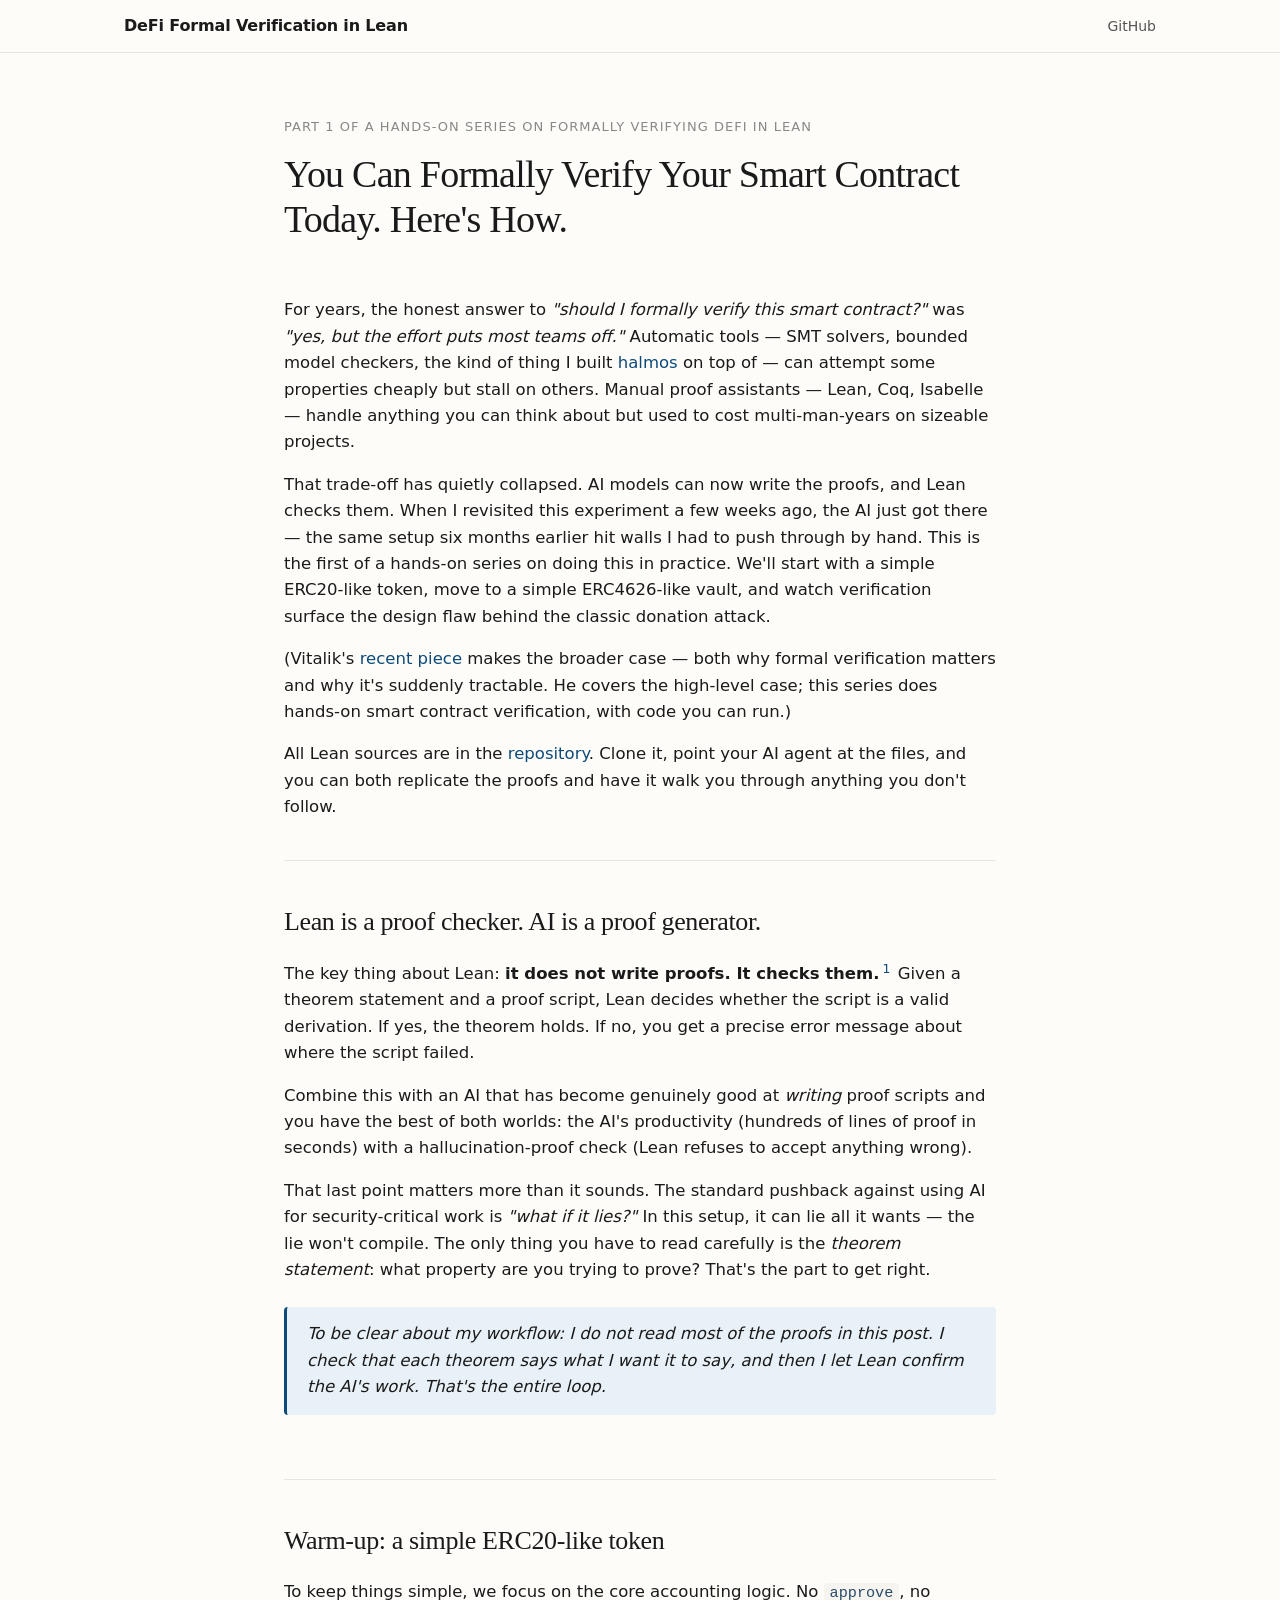
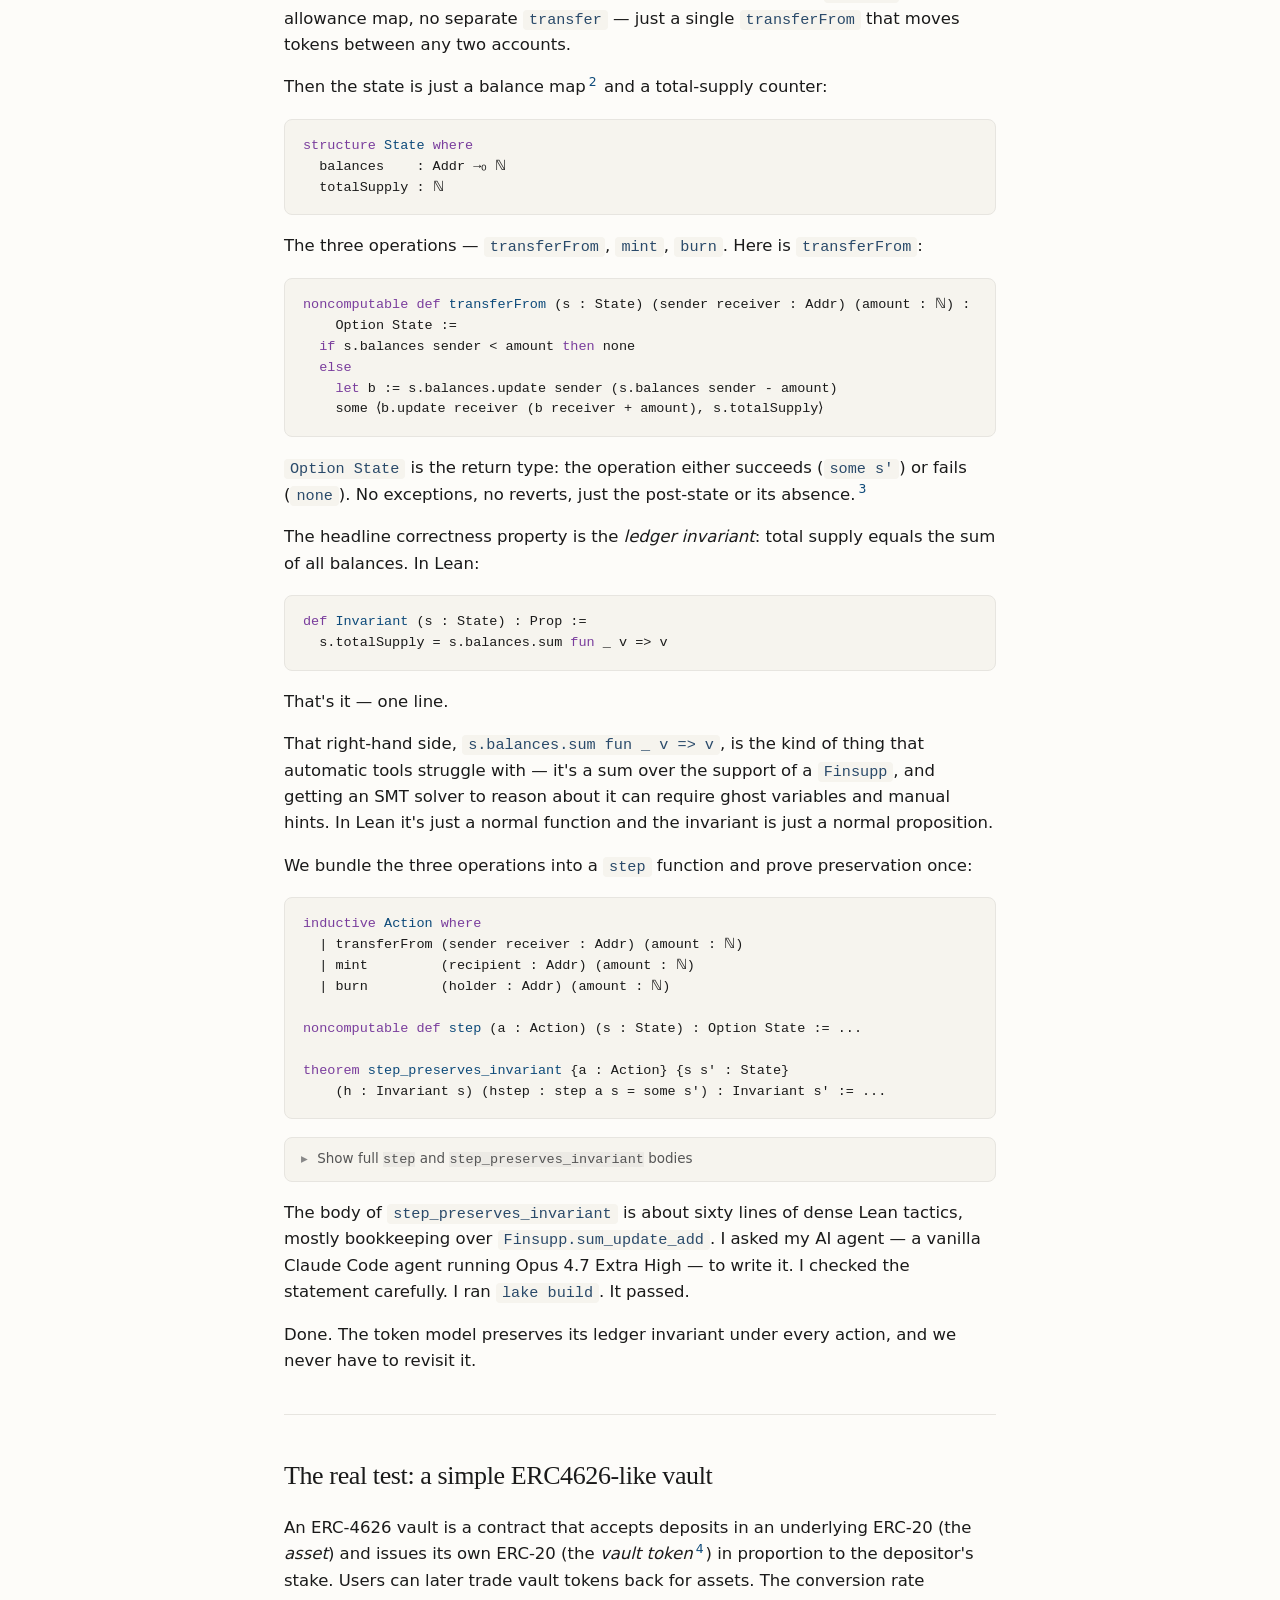
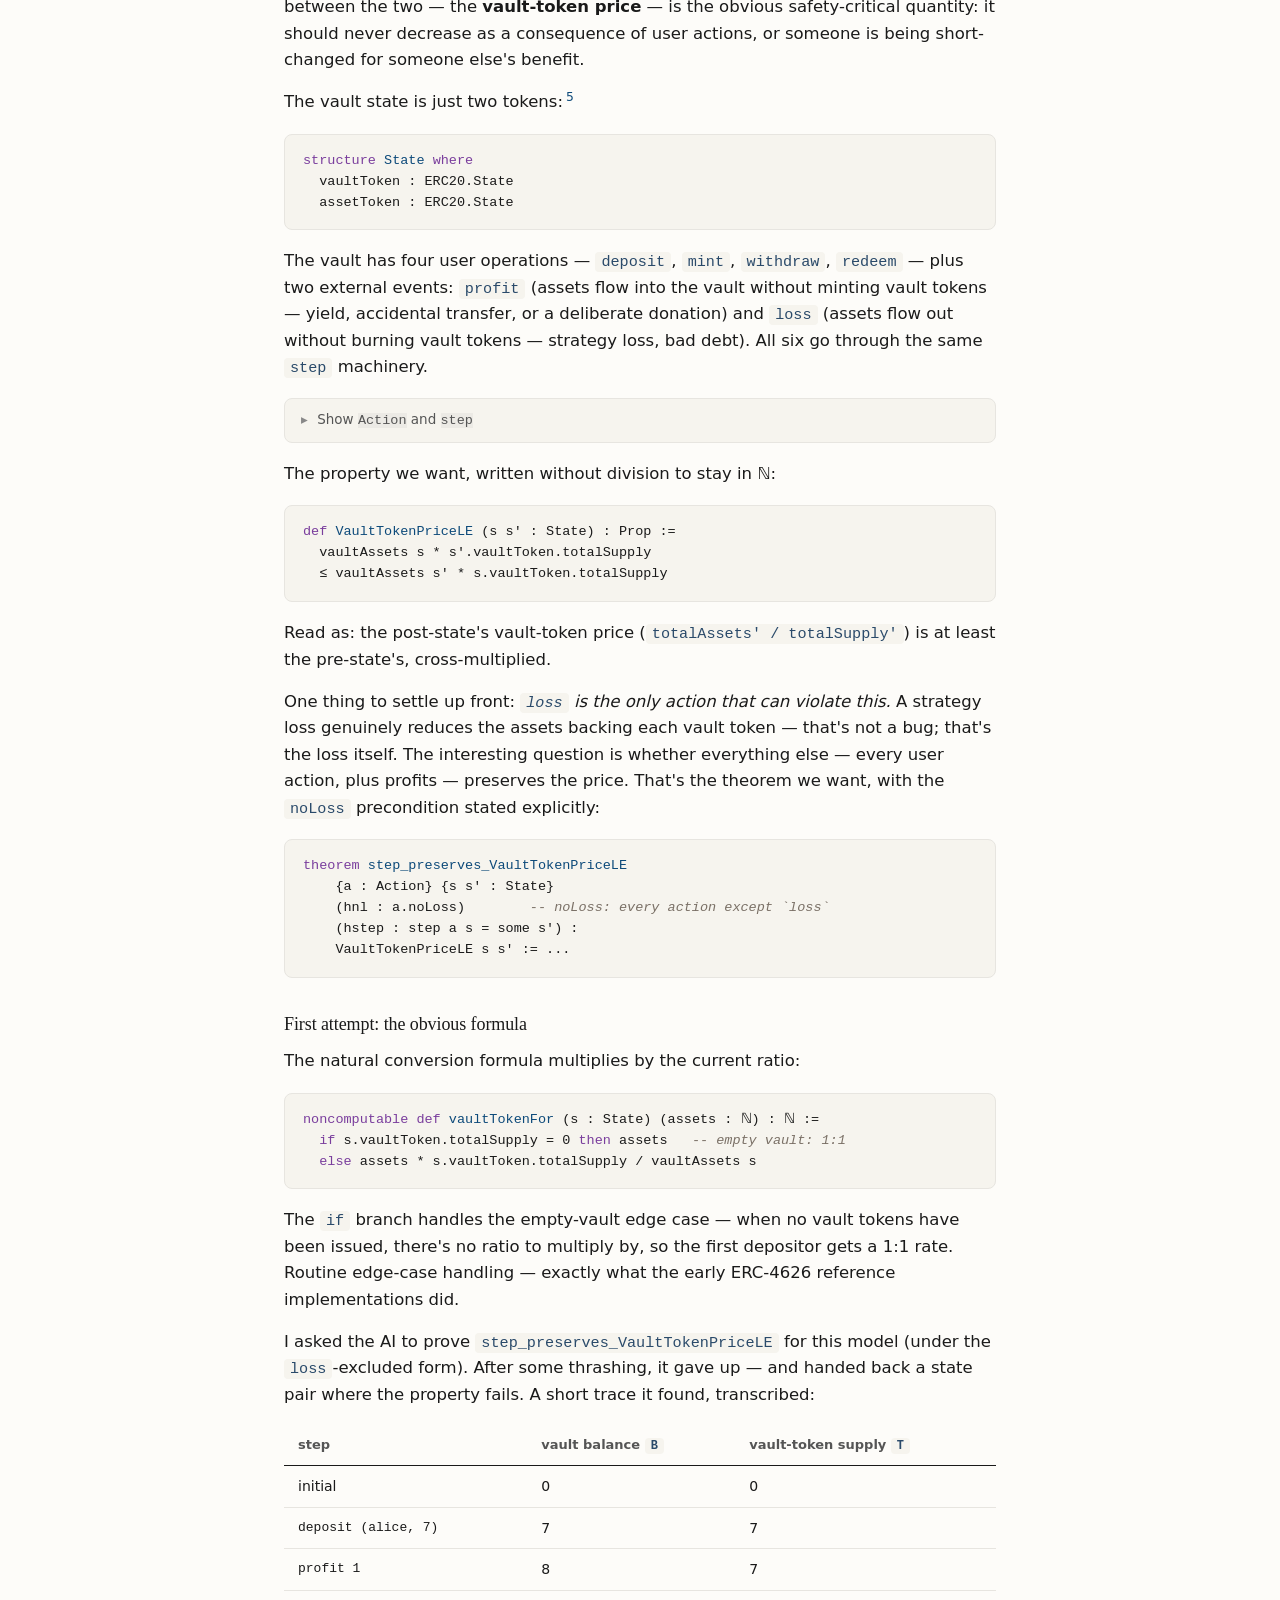
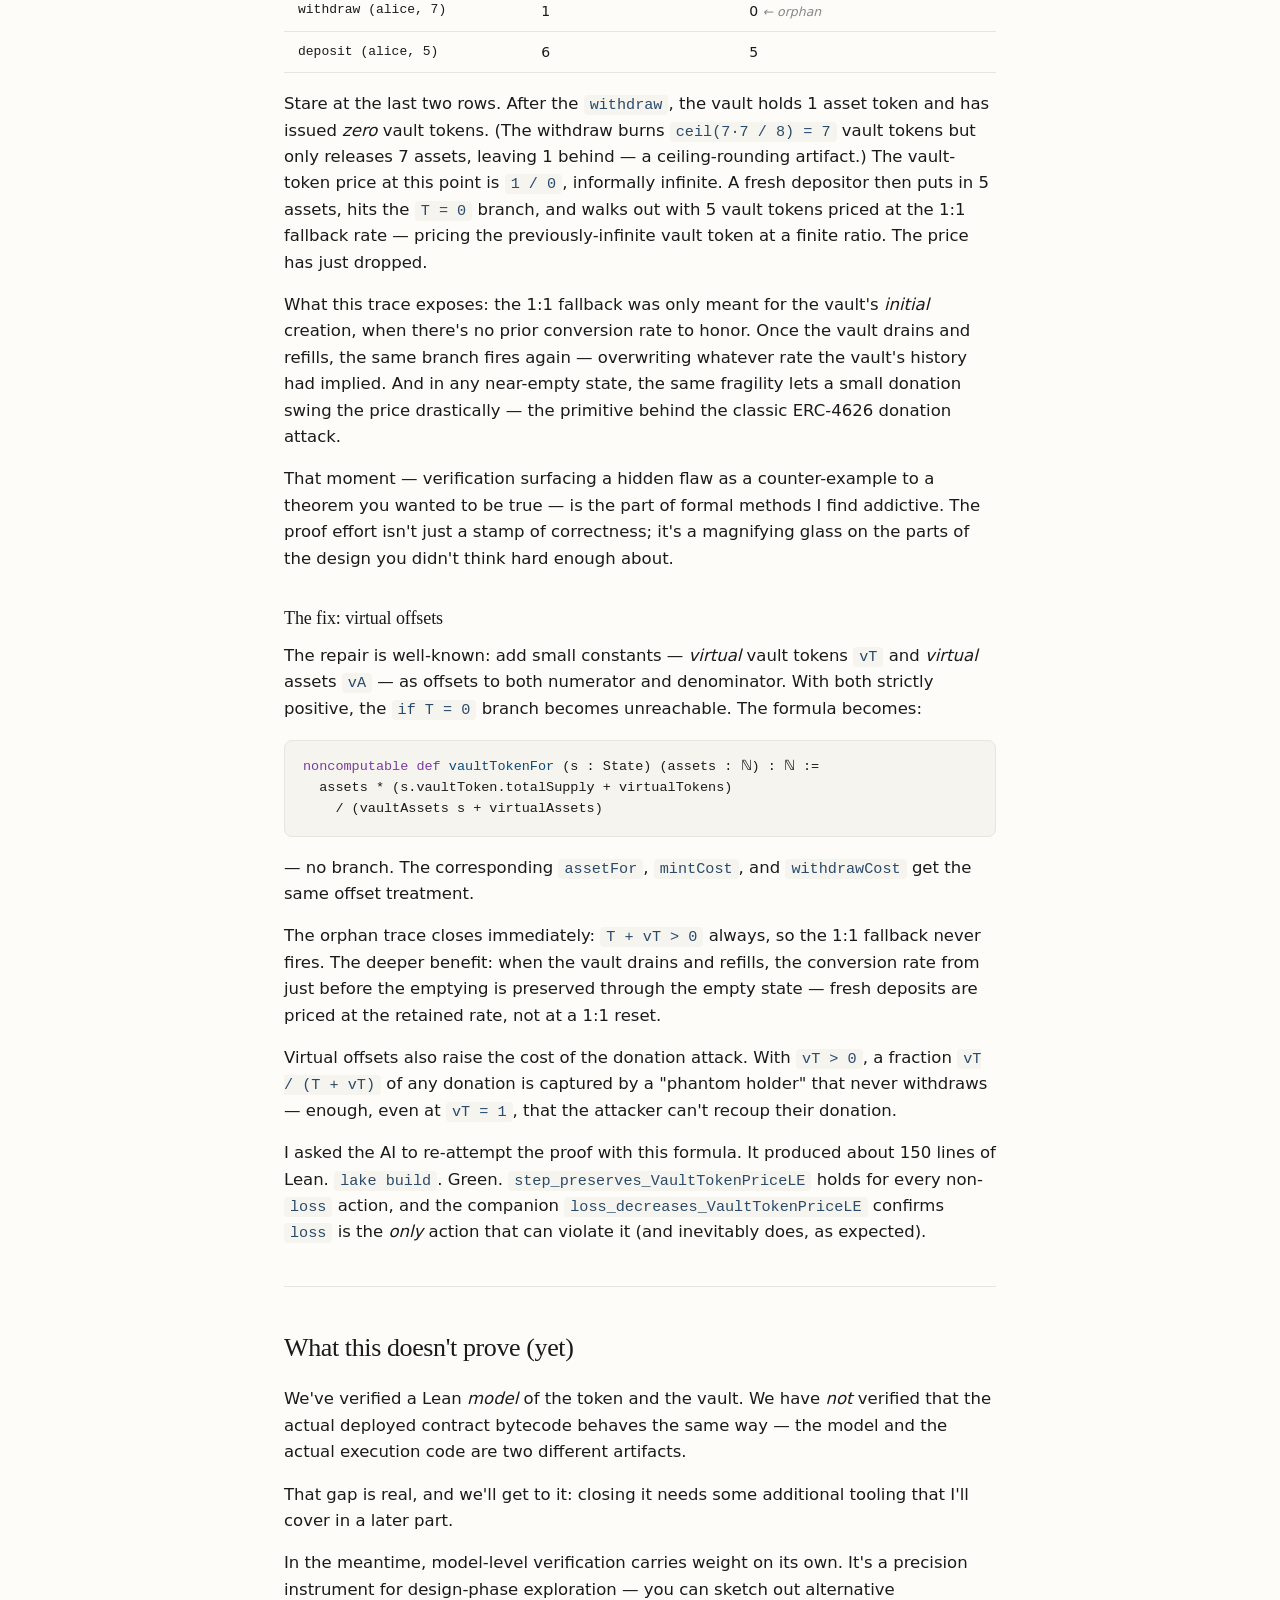
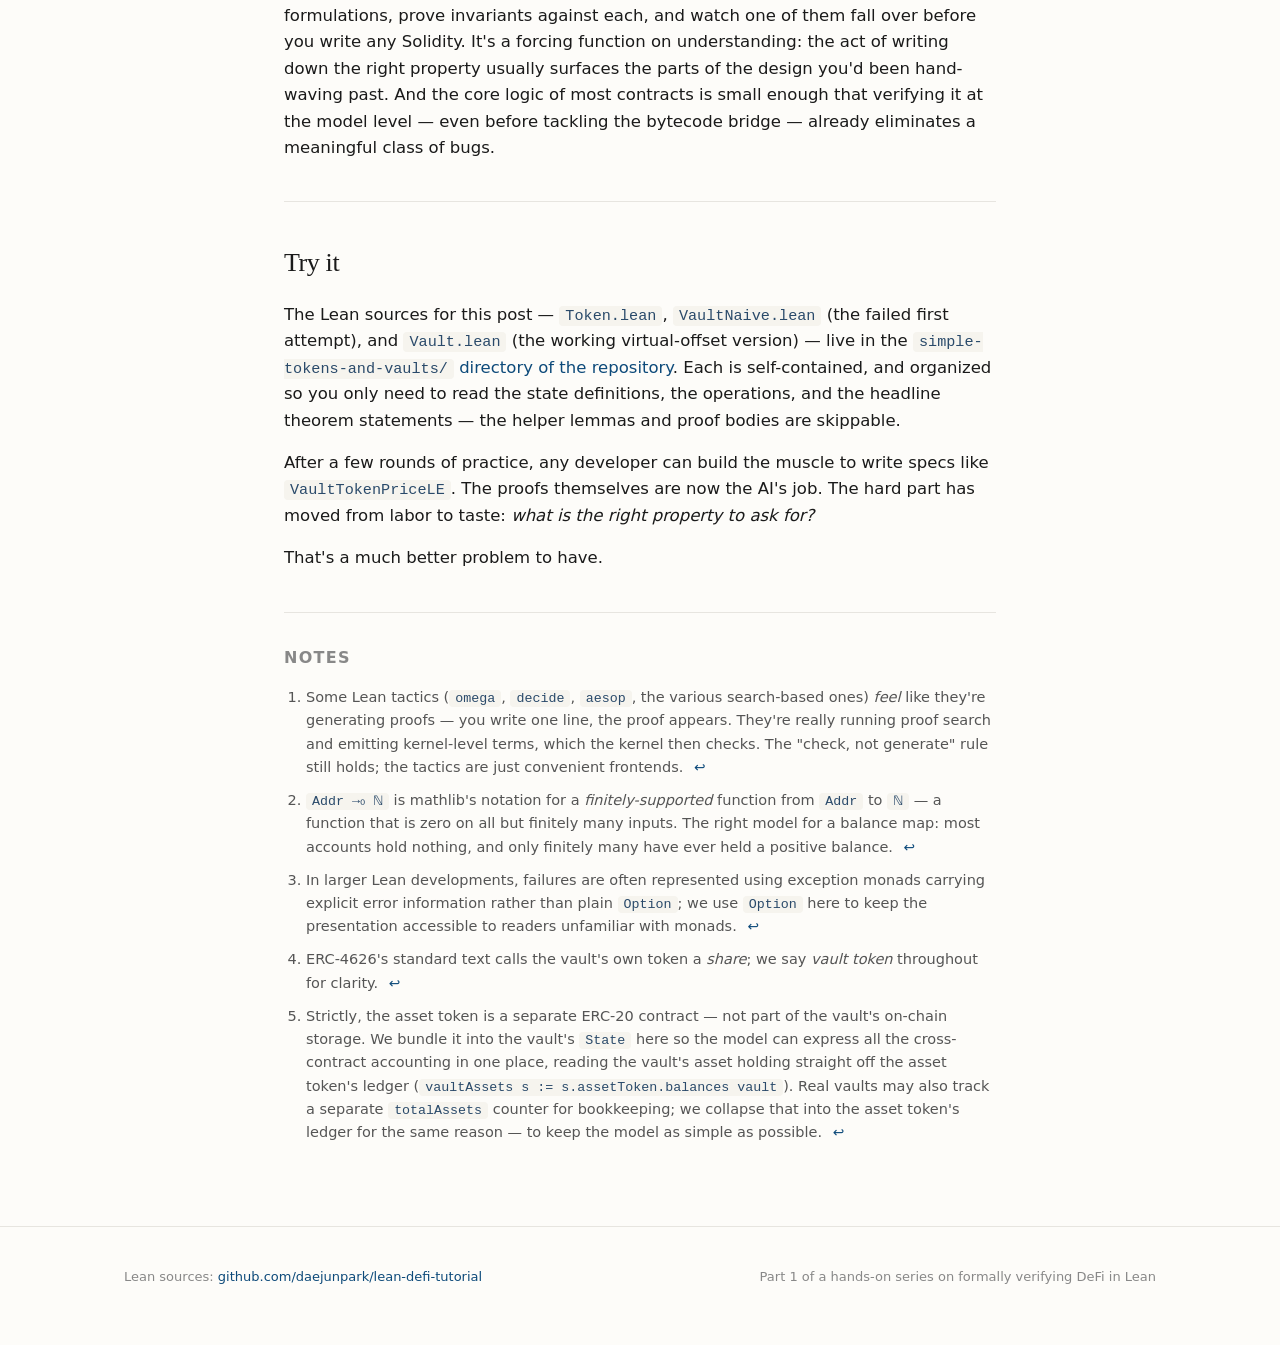
==== docs/index.html @ 92f00aa8 "Tutorial Part 1: Simple Tokens and Vaults" ====
<!doctype html>
<html lang="en">
<head>
<meta charset="utf-8" />
<meta name="viewport" content="width=device-width, initial-scale=1" />
<title>You Can Formally Verify Your Smart Contract Today. Here's How.</title>
<link rel="stylesheet" href="styles.css">
</head>
<body>

<nav class="top">
  <div class="wrap">
    <div class="brand"><a href="./">DeFi Formal Verification in Lean</a></div>
    <div class="links">
      <a href="https://github.com/daejunpark/lean-defi-tutorial">GitHub</a>
    </div>
  </div>
</nav>

<header class="hero">
  <div class="wrap">
    <p class="partof">Part 1 of a hands-on series on formally verifying DeFi in Lean</p>
    <h1>You Can Formally Verify Your Smart Contract Today. Here's How.</h1>
  </div>
</header>

<article>
<div class="wrap">

<section>
  <p>
    For years, the honest answer to <em>"should I formally verify this
    smart contract?"</em> was <em>"yes, but the effort puts most teams
    off."</em> Automatic tools &mdash; SMT solvers, bounded model
    checkers, the kind of thing I built
    <a href="https://github.com/a16z/halmos">halmos</a> on top of
    &mdash; can attempt some properties cheaply but stall on others.
    Manual proof assistants &mdash; Lean,
    Coq, Isabelle &mdash; handle anything you can think about but used
    to cost multi-man-years on sizeable projects.
  </p>

  <p>
    That trade-off has quietly collapsed. AI models can now write the
    proofs, and Lean checks them. When I revisited this experiment a
    few weeks ago, the AI just got there &mdash; the same setup six
    months earlier hit walls I had to push through by hand. This is
    the first of a hands-on series on doing this in practice. We'll
    start with a simple ERC20-like token, move to a simple
    ERC4626-like vault, and watch verification surface the design
    flaw behind the classic donation attack.
  </p>

  <p>
    (Vitalik's <a href="https://vitalik.eth.limo/general/2026/05/18/fv.html">recent
    piece</a> makes the broader case — both why formal verification
    matters and why it's suddenly tractable. He covers the high-level
    case; this series does hands-on smart contract verification, with
    code you can run.)
  </p>

  <p>
    All Lean sources are in the
    <a href="https://github.com/daejunpark/lean-defi-tutorial">repository</a>.
    Clone it, point your AI agent at the files, and you can both
    replicate the proofs and have it walk you through anything you
    don't follow.
  </p>
</section>

<section>
  <h2>Lean is a proof checker. AI is a proof generator.</h2>

  <p>
    The key thing about Lean: <strong>it does not write proofs. It
    checks them.</strong><sup class="fnref"><a href="#fn1" id="fnref1">1</a></sup>
    Given a theorem statement and a proof script, Lean decides whether
    the script is a valid derivation. If yes, the theorem holds. If
    no, you get a precise error message about where the script failed.
  </p>

  <p>
    Combine this with an AI that has become genuinely good at
    <em>writing</em> proof scripts and you have the best of both
    worlds: the AI's productivity (hundreds of lines of proof in
    seconds) with a hallucination-proof check (Lean refuses to accept
    anything wrong).
  </p>

  <p>
    That last point matters more than it sounds. The standard pushback
    against using AI for security-critical work is <em>"what if it
    lies?"</em> In this setup, it can lie all it wants &mdash; the lie
    won't compile. The only thing you have to read carefully is the
    <em>theorem statement</em>: what property are you trying to prove?
    That's the part to get right.
  </p>

  <p class="callout">
    To be clear about my workflow: I do not read most of the proofs
    in this post. I check that each theorem says what I want it to
    say, and then I let Lean confirm the AI's work. That's the entire
    loop.
  </p>
</section>

<section>
  <h2>Warm-up: a simple ERC20-like token</h2>

  <p>
    To keep things simple, we focus on the core accounting logic. No
    <code>approve</code>, no allowance map, no separate
    <code>transfer</code> &mdash; just a single
    <code>transferFrom</code> that moves tokens between any two
    accounts.
  </p>

  <p>Then the state is just a balance map<sup class="fnref"><a href="#fn2" id="fnref2">2</a></sup> and a total-supply counter:</p>

<pre><span class="kw">structure</span> <span class="name">State</span> <span class="kw">where</span>
  balances    : Addr →₀ ℕ
  totalSupply : ℕ</pre>

  <p>The three operations &mdash; <code>transferFrom</code>,
  <code>mint</code>, <code>burn</code>. Here is
  <code>transferFrom</code>:</p>

<pre><span class="kw">noncomputable def</span> <span class="name">transferFrom</span> (s : State) (sender receiver : Addr) (amount : ℕ) :
    Option State :=
  <span class="kw">if</span> s.balances sender &lt; amount <span class="kw">then</span> none
  <span class="kw">else</span>
    <span class="kw">let</span> b := s.balances.update sender (s.balances sender - amount)
    some ⟨b.update receiver (b receiver + amount), s.totalSupply⟩</pre>

  <p>
    <code>Option State</code> is the return type: the operation
    either succeeds (<code>some s'</code>) or fails
    (<code>none</code>). No exceptions, no reverts, just the
    post-state or its absence.<sup class="fnref"><a href="#fn3" id="fnref3">3</a></sup>
  </p>

  <p>
    The headline correctness property is the <em>ledger
    invariant</em>: total supply equals the sum of all balances. In
    Lean:
  </p>

<pre><span class="kw">def</span> <span class="name">Invariant</span> (s : State) : Prop :=
  s.totalSupply = s.balances.sum <span class="kw">fun</span> _ v =&gt; v</pre>

  <p>That's it &mdash; one line.</p>

  <p>
    That right-hand side, <code>s.balances.sum fun _ v =&gt; v</code>,
    is the kind of thing that automatic tools struggle with &mdash; it's
    a sum over the support of a <code>Finsupp</code>, and getting an
    SMT solver to reason about it can require ghost variables and
    manual hints. In Lean it's just a normal function and the invariant
    is just a normal proposition.
  </p>

  <p>
    We bundle the three operations into a <code>step</code> function
    and prove preservation once:
  </p>

<pre><span class="kw">inductive</span> <span class="name">Action</span> <span class="kw">where</span>
  | transferFrom (sender receiver : Addr) (amount : ℕ)
  | mint         (recipient : Addr) (amount : ℕ)
  | burn         (holder : Addr) (amount : ℕ)

<span class="kw">noncomputable def</span> <span class="name">step</span> (a : Action) (s : State) : Option State := ...

<span class="kw">theorem</span> <span class="name">step_preserves_invariant</span> {a : Action} {s s' : State}
    (h : Invariant s) (hstep : step a s = some s') : Invariant s' := ...</pre>

  <details class="code-toggle">
    <summary>Show full <code>step</code> and <code>step_preserves_invariant</code> bodies</summary>
<pre><span class="kw">noncomputable def</span> <span class="name">step</span> (a : Action) (s : State) : Option State :=
  <span class="kw">match</span> a <span class="kw">with</span>
  | .transferFrom u v amt =&gt; transferFrom s u v amt
  | .mint r amt           =&gt; some (mint s r amt)
  | .burn h amt           =&gt; burn s h amt

<span class="kw">theorem</span> <span class="name">step_preserves_invariant</span> {a : Action} {s s' : State}
    (h : Invariant s) (hstep : step a s = some s') : Invariant s' := <span class="kw">by</span>
  cases a <span class="kw">with</span>
  | transferFrom u v amt =&gt;
    simp only [step] at hstep
    exact transferFrom_preserves_invariant h hstep
  | mint r amt =&gt;
    simp only [step, Option.some.injEq] at hstep
    subst hstep
    exact mint_preserves_invariant h
  | burn b amt =&gt;
    simp only [step] at hstep
    exact burn_preserves_invariant h hstep</pre>
  </details>

  <p>
    The body of <code>step_preserves_invariant</code> is about sixty
    lines of dense Lean tactics, mostly bookkeeping over
    <code>Finsupp.sum_update_add</code>. I asked my AI agent &mdash;
    a vanilla Claude Code agent running Opus 4.7 Extra High &mdash; to
    write it. I checked the statement carefully. I ran
    <code>lake build</code>. It passed.
  </p>

  <p>
    Done. The token model preserves its ledger invariant under every
    action, and we never have to revisit it.
  </p>
</section>

<section>
  <h2>The real test: a simple ERC4626-like vault</h2>

  <p>
    An ERC-4626 vault is a contract that accepts deposits in an
    underlying ERC-20 (the <em>asset</em>) and issues its own ERC-20
    (the <em>vault token</em><sup class="fnref"><a href="#fn4" id="fnref4">4</a></sup>)
    in proportion to the depositor's stake. Users can later trade
    vault tokens back for assets. The conversion rate between the two
    &mdash; the <strong>vault-token price</strong> &mdash; is the
    obvious safety-critical quantity: it should never decrease as a
    consequence of user actions, or someone is being short-changed
    for someone else's benefit.
  </p>

  <p>The vault state is just two tokens:<sup class="fnref"><a href="#fn5" id="fnref5">5</a></sup></p>

<pre><span class="kw">structure</span> <span class="name">State</span> <span class="kw">where</span>
  vaultToken : ERC20.State
  assetToken : ERC20.State</pre>

  <p>
    The vault has four user operations &mdash; <code>deposit</code>,
    <code>mint</code>, <code>withdraw</code>, <code>redeem</code>
    &mdash; plus two external events: <code>profit</code> (assets flow
    into the vault without minting vault tokens &mdash; yield,
    accidental transfer, or a deliberate donation) and
    <code>loss</code> (assets flow out without burning vault tokens
    &mdash; strategy loss, bad debt). All six go through the same
    <code>step</code> machinery.
  </p>

  <details class="code-toggle">
    <summary>Show <code>Action</code> and <code>step</code></summary>
<pre><span class="kw">inductive</span> <span class="name">Action</span> <span class="kw">where</span>
  | deposit  (user  : Addr) (amount : ℕ)
  | mint     (user  : Addr) (tokens : ℕ)
  | withdraw (user  : Addr) (amount : ℕ)
  | redeem   (user  : Addr) (tokens : ℕ)
  | profit   (amount : ℕ)
  | loss     (amount : ℕ)

<span class="kw">noncomputable def</span> <span class="name">step</span> (a : Action) (s : State) : Option State :=
  <span class="kw">match</span> a <span class="kw">with</span>
  | .deposit u amt  =&gt; deposit s u amt
  | .mint u tk      =&gt; mint s u tk
  | .withdraw u amt =&gt; withdraw s u amt
  | .redeem u tk    =&gt; redeem s u tk
  | .profit amt     =&gt; some (profit s amt)
  | .loss amt       =&gt; loss s amt</pre>
  </details>

  <p>The property we want, written without division to stay in ℕ:</p>

<pre><span class="kw">def</span> <span class="name">VaultTokenPriceLE</span> (s s' : State) : Prop :=
  vaultAssets s * s'.vaultToken.totalSupply
  ≤ vaultAssets s' * s.vaultToken.totalSupply</pre>

  <p>
    Read as: the post-state's vault-token price
    (<code>totalAssets' / totalSupply'</code>) is at least
    the pre-state's, cross-multiplied.
  </p>

  <p>
    One thing to settle up front: <em><code>loss</code> is the only
    action that can violate this.</em> A strategy loss genuinely
    reduces the assets backing each vault token &mdash; that's not a
    bug; that's the loss itself. The interesting question is whether
    everything else &mdash; every user action, plus profits &mdash;
    preserves the price. That's the theorem we want, with the
    <code>noLoss</code> precondition stated explicitly:
  </p>

<pre><span class="kw">theorem</span> <span class="name">step_preserves_VaultTokenPriceLE</span>
    {a : Action} {s s' : State}
    (hnl : a.noLoss)        <span class="com">-- noLoss: every action except `loss`</span>
    (hstep : step a s = some s') :
    VaultTokenPriceLE s s' := ...</pre>

  <h3>First attempt: the obvious formula</h3>

  <p>The natural conversion formula multiplies by the current ratio:</p>

<pre><span class="kw">noncomputable def</span> <span class="name">vaultTokenFor</span> (s : State) (assets : ℕ) : ℕ :=
  <span class="kw">if</span> s.vaultToken.totalSupply = 0 <span class="kw">then</span> assets   <span class="com">-- empty vault: 1:1</span>
  <span class="kw">else</span> assets * s.vaultToken.totalSupply / vaultAssets s</pre>

  <p>
    The <code>if</code> branch handles the empty-vault edge case
    &mdash; when no vault tokens have been issued, there's no ratio
    to multiply by, so the first depositor gets a 1:1 rate. Routine
    edge-case handling &mdash; exactly what the early ERC-4626
    reference implementations did.
  </p>

  <p>
    I asked the AI to prove
    <code>step_preserves_VaultTokenPriceLE</code> for this model
    (under the <code>loss</code>-excluded form). After some thrashing,
    it gave up &mdash; and handed back a state pair where the
    property fails. A short trace it found, transcribed:
  </p>

  <div class="table-wrap">
    <table>
      <thead>
        <tr>
          <th>step</th>
          <th>vault balance <code>B</code></th>
          <th>vault-token supply <code>T</code></th>
        </tr>
      </thead>
      <tbody>
        <tr><td>initial</td>                       <td>0</td> <td>0</td></tr>
        <tr><td class="mono">deposit  (alice, 7)</td>  <td>7</td> <td>7</td></tr>
        <tr><td class="mono">profit   1</td>            <td>8</td> <td>7</td></tr>
        <tr><td class="mono">withdraw (alice, 7)</td>  <td>1</td> <td>0 <span class="annot">&larr; orphan</span></td></tr>
        <tr><td class="mono">deposit  (alice, 5)</td>  <td>6</td> <td>5</td></tr>
      </tbody>
    </table>
  </div>

  <p>
    Stare at the last two rows. After the <code>withdraw</code>, the
    vault holds 1 asset token and has issued <em>zero</em> vault
    tokens. (The withdraw burns <code>ceil(7&middot;7 / 8) = 7</code>
    vault tokens but only releases 7 assets, leaving 1 behind &mdash;
    a ceiling-rounding artifact.) The vault-token price at this point
    is <code>1 / 0</code>, informally infinite. A fresh depositor then
    puts in 5 assets, hits the <code>T = 0</code> branch, and walks
    out with 5 vault tokens priced at the 1:1 fallback rate &mdash;
    pricing the previously-infinite vault token at a finite ratio.
    The price has just dropped.
  </p>

  <p>
    What this trace exposes: the 1:1 fallback was only meant for the
    vault's <em>initial</em> creation, when there's no prior
    conversion rate to honor. Once the vault drains and refills, the
    same branch fires again &mdash; overwriting whatever rate the
    vault's history had implied. And in any near-empty state, the
    same fragility lets a small donation swing the price drastically
    &mdash; the primitive behind the classic ERC-4626 donation
    attack.
  </p>

  <p>
    That moment &mdash; verification surfacing a hidden flaw as a
    counter-example to a theorem you wanted to be true &mdash; is the
    part of formal methods I find addictive. The proof effort isn't
    just a stamp of correctness; it's a magnifying glass on the parts
    of the design you didn't think hard enough about.
  </p>

  <h3>The fix: virtual offsets</h3>

  <p>
    The repair is well-known: add small constants &mdash;
    <em>virtual</em> vault tokens <code>vT</code> and <em>virtual</em>
    assets <code>vA</code> &mdash; as offsets to both numerator and
    denominator. With both strictly positive, the <code>if T = 0</code>
    branch becomes unreachable. The formula becomes:
  </p>

<pre><span class="kw">noncomputable def</span> <span class="name">vaultTokenFor</span> (s : State) (assets : ℕ) : ℕ :=
  assets * (s.vaultToken.totalSupply + virtualTokens)
    / (vaultAssets s + virtualAssets)</pre>

  <p>
    &mdash; no branch. The corresponding <code>assetFor</code>,
    <code>mintCost</code>, and <code>withdrawCost</code> get the same
    offset treatment.
  </p>

  <p>
    The orphan trace closes immediately: <code>T + vT &gt; 0</code>
    always, so the 1:1 fallback never fires. The deeper benefit: when
    the vault drains and refills, the conversion rate from just
    before the emptying is preserved through the empty state &mdash;
    fresh deposits are priced at the retained rate, not at a 1:1
    reset.
  </p>

  <p>
    Virtual offsets also raise the cost of the donation attack. With
    <code>vT &gt; 0</code>, a fraction <code>vT / (T + vT)</code> of
    any donation is captured by a "phantom holder" that never
    withdraws &mdash; enough, even at <code>vT = 1</code>, that the
    attacker can't recoup their donation.
  </p>

  <p>
    I asked the AI to re-attempt the proof with this formula. It
    produced about 150 lines of Lean. <code>lake build</code>. Green.
    <code>step_preserves_VaultTokenPriceLE</code> holds for every
    non-<code>loss</code> action, and the companion
    <code>loss_decreases_VaultTokenPriceLE</code> confirms
    <code>loss</code> is the <em>only</em> action that can violate it
    (and inevitably does, as expected).
  </p>
</section>

<section>
  <h2>What this doesn't prove (yet)</h2>

  <p>
    We've verified a Lean <em>model</em> of the token and the vault.
    We have <em>not</em> verified that the actual deployed contract
    bytecode behaves the same way &mdash; the model and the actual
    execution code are two different artifacts.
  </p>

  <p>
    That gap is real, and we'll get to it: closing it needs some
    additional tooling that I'll cover in a later part.
  </p>

  <p>
    In the meantime, model-level verification carries weight on its
    own. It's a precision instrument for design-phase exploration
    &mdash; you can sketch out alternative formulations, prove
    invariants against each, and watch one of them fall over before
    you write any Solidity. It's a forcing function on understanding:
    the act of writing down the right property usually surfaces the
    parts of the design you'd been hand-waving past. And the core
    logic of most contracts is small enough that verifying it at the
    model level &mdash; even before tackling the bytecode bridge
    &mdash; already eliminates a meaningful class of bugs.
  </p>
</section>

<section>
  <h2>Try it</h2>

  <p>
    The Lean sources for this post &mdash; <code>Token.lean</code>,
    <code>VaultNaive.lean</code> (the failed first attempt), and
    <code>Vault.lean</code> (the working virtual-offset version)
    &mdash; live in the
    <a href="https://github.com/daejunpark/lean-defi-tutorial/tree/main/simple-tokens-and-vaults"><code>simple-tokens-and-vaults/</code>
    directory of the repository</a>. Each is self-contained, and
    organized so you only need to read the state definitions, the
    operations, and the headline theorem statements &mdash; the
    helper lemmas and proof bodies are skippable.
  </p>

  <p>
    After a few rounds of practice, any developer can build the
    muscle to write specs like <code>VaultTokenPriceLE</code>. The
    proofs themselves are now the AI's job. The hard part has moved
    from labor to taste: <em>what is the right property to ask
    for?</em>
  </p>

  <p>That's a much better problem to have.</p>
</section>

<section class="notes">
  <h2>Notes</h2>
  <ol class="footnotes">
    <li id="fn1">
      Some Lean tactics
      (<code>omega</code>, <code>decide</code>, <code>aesop</code>,
      the various search-based ones) <em>feel</em> like they're
      generating proofs &mdash; you write one line, the proof appears.
      They're really running proof search and emitting kernel-level
      terms, which the kernel then checks. The "check, not generate"
      rule still holds; the tactics are just convenient frontends.
      <a href="#fnref1" class="fnback" aria-label="back to text">&#8617;</a>
    </li>
    <li id="fn2">
      <code>Addr →₀ ℕ</code> is mathlib's notation for a
      <em>finitely-supported</em> function from <code>Addr</code> to
      <code>ℕ</code> &mdash; a function that is zero on all but
      finitely many inputs. The right model for a balance map: most
      accounts hold nothing, and only finitely many have ever held a
      positive balance.
      <a href="#fnref2" class="fnback" aria-label="back to text">&#8617;</a>
    </li>
    <li id="fn3">
      In larger Lean developments,
      failures are often represented using exception monads carrying explicit
      error information rather than plain <code>Option</code>; we
      use <code>Option</code> here to keep the presentation accessible
      to readers unfamiliar with monads.
      <a href="#fnref3" class="fnback" aria-label="back to text">&#8617;</a>
    </li>
    <li id="fn4">
      ERC-4626's standard text calls the vault's own token a
      <em>share</em>; we say <em>vault token</em> throughout for
      clarity.
      <a href="#fnref4" class="fnback" aria-label="back to text">&#8617;</a>
    </li>
    <li id="fn5">
      Strictly, the asset token is a separate ERC-20 contract &mdash;
      not part of the vault's on-chain storage. We bundle it into the
      vault's <code>State</code> here so the model can express all the
      cross-contract accounting in one place, reading the vault's
      asset holding straight off the asset token's ledger
      (<code>vaultAssets s := s.assetToken.balances vault</code>).
      Real vaults may also track a separate <code>totalAssets</code>
      counter for bookkeeping; we collapse that into the asset token's
      ledger for the same reason &mdash; to keep the model as simple as
      possible.
      <a href="#fnref5" class="fnback" aria-label="back to text">&#8617;</a>
    </li>
  </ol>
</section>

</div>
</article>

<footer class="site">
  <div class="wrap">
    <span>Lean sources: <a href="https://github.com/daejunpark/lean-defi-tutorial">github.com/daejunpark/lean-defi-tutorial</a></span>
    <span>Part 1 of a hands-on series on formally verifying DeFi in Lean</span>
  </div>
</footer>

</body>
</html>
---- docs/styles.css ----
:root {
  --bg: #fdfcf9;
  --panel: #ffffff;
  --ink: #1a1a1a;
  --ink-soft: #555;
  --ink-faint: #888;
  --rule: #e7e5e0;
  --accent: #0d4a7a;
  --accent-soft: #e8f1f7;
  --code-bg: #f6f4ee;
  --sans:  system-ui, -apple-system, "Segoe UI", Roboto, Helvetica, Arial, sans-serif;
  --serif: ui-serif, Georgia, "Times New Roman", Times, serif;
  --mono:  ui-monospace, "SF Mono", Menlo, Monaco, Consolas, monospace;
}

* { box-sizing: border-box; }
html { scroll-behavior: smooth; }
body {
  margin: 0;
  font-family: var(--sans);
  background: var(--bg);
  color: var(--ink);
  line-height: 1.6;
  -webkit-font-smoothing: antialiased;
}

h1, h2, h3 {
  font-family: var(--serif);
  font-weight: 500;
  letter-spacing: -0.005em;
}

code, pre, .mono { font-family: var(--mono); }

a { color: var(--accent); text-decoration: none; }
a:hover { text-decoration: underline; }

.wrap { max-width: 760px; margin: 0 auto; padding: 0 24px; }

/* ----- top nav ----- */
nav.top {
  position: sticky; top: 0; z-index: 10;
  background: rgba(253,252,249,0.92);
  backdrop-filter: blur(6px);
  border-bottom: 1px solid var(--rule);
}
nav.top .wrap {
  display: flex; align-items: center; justify-content: space-between;
  height: 52px;
  max-width: 1080px;
}
nav.top .brand { font-weight: 600; letter-spacing: -0.01em; }
nav.top .brand a { color: inherit; }
nav.top .brand a:hover { color: var(--accent); text-decoration: none; }
nav.top .links { display: flex; gap: 18px; font-size: 14px; }
nav.top .links a { color: var(--ink-soft); }
nav.top .links a:hover { color: var(--accent); text-decoration: none; }

/* ----- hero ----- */
header.hero { padding: 64px 0 40px; }
header.hero .partof {
  font-size: 13px; color: var(--ink-faint);
  text-transform: uppercase; letter-spacing: 0.08em;
  margin: 0 0 14px;
}
header.hero h1 {
  font-size: 38px; line-height: 1.18; letter-spacing: -0.02em;
  margin: 0 0 8px;
  max-width: 760px;
}
header.hero .lede {
  font-size: 17px; color: var(--ink-soft);
  margin: 16px 0 0;
  max-width: 720px;
}

/* ----- article body ----- */
article { padding-bottom: 24px; }
article section {
  padding: 40px 0;
  border-top: 1px solid var(--rule);
}
article section:first-of-type { border-top: none; padding-top: 8px; }
article h2 {
  font-size: 26px;
  margin: 0 0 18px;
  letter-spacing: -0.015em;
}
article h3 {
  font-size: 18px;
  margin: 32px 0 10px;
  color: var(--ink);
}
article p {
  font-size: 16.5px;
  color: var(--ink);
  margin: 0 0 16px;
}
article p:last-child { margin-bottom: 0; }
article em { font-style: italic; }
article strong { font-weight: 600; }

article ul, article ol {
  font-size: 16.5px;
  color: var(--ink);
  margin: 0 0 18px;
  padding-left: 24px;
  line-height: 1.65;
}
article ul li, article ol li { margin: 8px 0; }

article ul li ul, article ul li ol, article ol li ul, article ol li ol {
  margin: 6px 0 6px;
}

article blockquote {
  margin: 24px 0;
  padding: 6px 20px;
  color: var(--ink-soft);
  border-left: 3px solid var(--accent);
  background: var(--accent-soft);
  font-style: italic;
}
article blockquote p { margin: 8px 0; font-size: 15.5px; }

article hr {
  border: none;
  border-top: 1px solid var(--rule);
  margin: 40px 0;
}

/* ----- inline code ----- */
article p code,
article li code,
article td code,
article th code,
article h2 code,
article h3 code {
  background: var(--code-bg);
  padding: 1px 6px;
  border-radius: 4px;
  font-size: 0.92em;
  color: #2a4a6a;
}

/* ----- code blocks ----- */
article pre {
  margin: 18px 0;
  padding: 16px 18px;
  background: var(--code-bg);
  border: 1px solid var(--rule);
  border-radius: 8px;
  font-size: 13.5px;
  line-height: 1.55;
  overflow-x: auto;
  color: var(--ink);
}
article pre code {
  background: none;
  padding: 0;
  color: inherit;
  font-size: inherit;
}

/* tiny syntax tint for Lean snippets — applied via spans when present */
.kw   { color: #7a3e9d; }
.name { color: #0d4a7a; }
.ty   { color: #2563eb; }
.com  { color: #7a7066; font-style: italic; }
.lit  { color: #b45309; }

/* ----- tables ----- */
.table-wrap { overflow-x: auto; margin: 18px 0; }
article table {
  border-collapse: collapse;
  min-width: 100%;
  font-size: 14px;
}
article table th, article table td {
  padding: 9px 14px;
  border-bottom: 1px solid var(--rule);
  text-align: left;
  white-space: nowrap;
}
article table thead th {
  font-weight: 600;
  color: var(--ink-soft);
  border-bottom: 1px solid var(--ink);
  font-size: 13px;
  text-transform: none;
  letter-spacing: 0;
}
article table td.mono, article table th.mono { font-family: var(--mono); font-size: 13px; }
article table .annot {
  color: var(--ink-faint);
  font-style: italic;
  font-size: 12.5px;
}

/* ----- footnotes ----- */
sup.fnref {
  font-size: 0.75em;
  line-height: 0;
  vertical-align: super;
  margin-left: 1px;
}
sup.fnref a {
  text-decoration: none;
  color: var(--accent);
  padding: 0 2px;
}
sup.fnref a:hover { text-decoration: underline; }

article section.notes {
  padding: 32px 0 40px;
}
article section.notes h2 {
  font-size: 16px;
  font-weight: 600;
  color: var(--ink-faint);
  text-transform: uppercase;
  letter-spacing: 0.08em;
  font-family: var(--sans);
  margin: 0 0 16px;
}
article ol.footnotes {
  font-size: 14.5px;
  color: var(--ink-soft);
  padding-left: 22px;
  line-height: 1.6;
}
article ol.footnotes li { margin: 10px 0; }
article ol.footnotes li code { font-size: 0.92em; }
.fnback {
  margin-left: 6px;
  color: var(--accent);
  text-decoration: none;
  font-size: 0.95em;
}
.fnback:hover { text-decoration: underline; }

/* ----- footer ----- */
footer.site {
  border-top: 1px solid var(--rule);
  padding: 40px 0 60px;
  font-size: 13px;
  color: var(--ink-faint);
}
footer.site .wrap {
  display: flex; justify-content: space-between; flex-wrap: wrap; gap: 12px;
  max-width: 1080px;
}

/* ----- callout for emphasized paragraphs ----- */
article p.callout {
  margin: 24px 0;
  padding: 14px 20px;
  background: var(--accent-soft);
  border-left: 3px solid var(--accent);
  border-radius: 4px;
  color: var(--ink);
  font-size: 16.5px;
  font-style: italic;
}

/* ----- code toggle (details/summary) ----- */
article details.code-toggle {
  margin: 18px 0;
  border: 1px solid var(--rule);
  border-radius: 8px;
  background: var(--code-bg);
  overflow: hidden;
}
article details.code-toggle > summary {
  cursor: pointer;
  padding: 10px 16px;
  font-size: 13.5px;
  color: var(--ink-soft);
  user-select: none;
  list-style: none;
}
article details.code-toggle > summary::-webkit-details-marker {
  display: none;
}
article details.code-toggle > summary::before {
  content: "▸";
  display: inline-block;
  width: 1.2em;
  color: var(--ink-faint);
}
article details.code-toggle[open] > summary::before {
  content: "▾";
}
article details.code-toggle > summary:hover {
  color: var(--accent);
}
article details.code-toggle > summary code {
  background: rgba(0, 0, 0, 0.04);
}
article details.code-toggle > pre {
  margin: 0;
  border: none;
  border-top: 1px solid var(--rule);
  border-radius: 0;
}

/* responsive */
@media (max-width: 720px) {
  header.hero h1 { font-size: 30px; }
  article h2 { font-size: 22px; }
  article p { font-size: 16px; }
  article ul, article ol { font-size: 16px; }
  nav.top .links { display: none; }
}
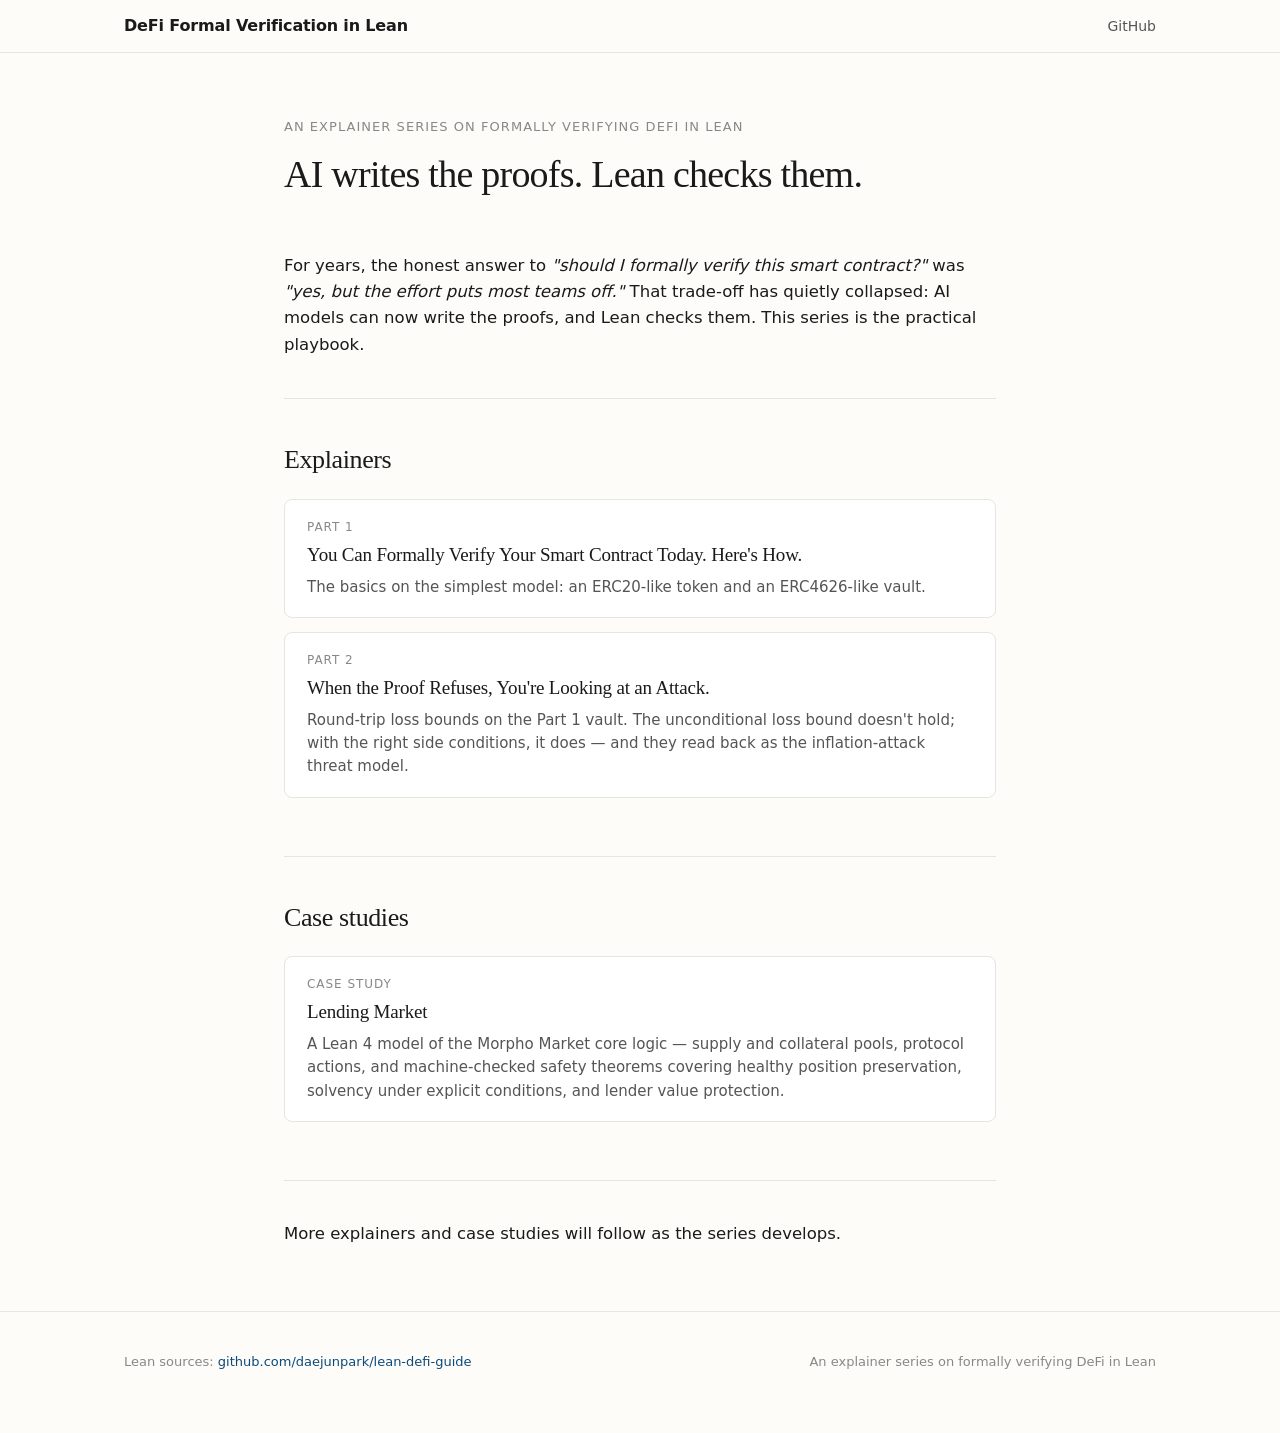
==== commit f3248c96: "Explainer Part 2: Round-trip loss bound; Lending Market case study" ====
--- a/docs/index.html
+++ b/docs/index.html
@@ -3,7 +3,7 @@
 <head>
 <meta charset="utf-8" />
 <meta name="viewport" content="width=device-width, initial-scale=1" />
-<title>You Can Formally Verify Your Smart Contract Today. Here's How.</title>
+<title>DeFi Formal Verification in Lean</title>
 <link rel="stylesheet" href="styles.css">
 </head>
 <body>
@@ -12,15 +12,15 @@
   <div class="wrap">
     <div class="brand"><a href="./">DeFi Formal Verification in Lean</a></div>
     <div class="links">
-      <a href="https://github.com/daejunpark/lean-defi-tutorial">GitHub</a>
+      <a href="https://github.com/daejunpark/lean-defi-guide">GitHub</a>
     </div>
   </div>
 </nav>
 
 <header class="hero">
   <div class="wrap">
-    <p class="partof">Part 1 of a hands-on series on formally verifying DeFi in Lean</p>
-    <h1>You Can Formally Verify Your Smart Contract Today. Here's How.</h1>
+    <p class="partof">An explainer series on formally verifying DeFi in Lean</p>
+    <h1>AI writes the proofs. Lean checks them.</h1>
   </div>
 </header>
 
@@ -29,497 +29,47 @@
 
 <section>
   <p>
-    For years, the honest answer to <em>"should I formally verify this
-    smart contract?"</em> was <em>"yes, but the effort puts most teams
-    off."</em> Automatic tools &mdash; SMT solvers, bounded model
-    checkers, the kind of thing I built
-    <a href="https://github.com/a16z/halmos">halmos</a> on top of
-    &mdash; can attempt some properties cheaply but stall on others.
-    Manual proof assistants &mdash; Lean,
-    Coq, Isabelle &mdash; handle anything you can think about but used
-    to cost multi-man-years on sizeable projects.
-  </p>
-
-  <p>
-    That trade-off has quietly collapsed. AI models can now write the
-    proofs, and Lean checks them. When I revisited this experiment a
-    few weeks ago, the AI just got there &mdash; the same setup six
-    months earlier hit walls I had to push through by hand. This is
-    the first of a hands-on series on doing this in practice. We'll
-    start with a simple ERC20-like token, move to a simple
-    ERC4626-like vault, and watch verification surface the design
-    flaw behind the classic donation attack.
-  </p>
-
-  <p>
-    (Vitalik's <a href="https://vitalik.eth.limo/general/2026/05/18/fv.html">recent
-    piece</a> makes the broader case — both why formal verification
-    matters and why it's suddenly tractable. He covers the high-level
-    case; this series does hands-on smart contract verification, with
-    code you can run.)
-  </p>
-
-  <p>
-    All Lean sources are in the
-    <a href="https://github.com/daejunpark/lean-defi-tutorial">repository</a>.
-    Clone it, point your AI agent at the files, and you can both
-    replicate the proofs and have it walk you through anything you
-    don't follow.
+    For years, the honest answer to <em>"should I formally verify
+    this smart contract?"</em> was <em>"yes, but the effort puts
+    most teams off."</em> That trade-off has quietly collapsed: AI
+    models can now write the proofs, and Lean checks them. This
+    series is the practical playbook.
   </p>
 </section>
 
 <section>
-  <h2>Lean is a proof checker. AI is a proof generator.</h2>
+  <h2>Explainers</h2>
 
-  <p>
-    The key thing about Lean: <strong>it does not write proofs. It
-    checks them.</strong><sup class="fnref"><a href="#fn1" id="fnref1">1</a></sup>
-    Given a theorem statement and a proof script, Lean decides whether
-    the script is a valid derivation. If yes, the theorem holds. If
-    no, you get a precise error message about where the script failed.
-  </p>
-
-  <p>
-    Combine this with an AI that has become genuinely good at
-    <em>writing</em> proof scripts and you have the best of both
-    worlds: the AI's productivity (hundreds of lines of proof in
-    seconds) with a hallucination-proof check (Lean refuses to accept
-    anything wrong).
-  </p>
-
-  <p>
-    That last point matters more than it sounds. The standard pushback
-    against using AI for security-critical work is <em>"what if it
-    lies?"</em> In this setup, it can lie all it wants &mdash; the lie
-    won't compile. The only thing you have to read carefully is the
-    <em>theorem statement</em>: what property are you trying to prove?
-    That's the part to get right.
-  </p>
-
-  <p class="callout">
-    To be clear about my workflow: I do not read most of the proofs
-    in this post. I check that each theorem says what I want it to
-    say, and then I let Lean confirm the AI's work. That's the entire
-    loop.
-  </p>
+  <div class="card-list">
+    <a href="part-1.html" class="card">
+      <div class="card-label">Part 1</div>
+      <div class="card-title">You Can Formally Verify Your Smart Contract Today. Here's How.</div>
+      <p class="card-desc">The basics on the simplest model: an ERC20-like token and an ERC4626-like vault.</p>
+    </a>
+    <a href="part-2.html" class="card">
+      <div class="card-label">Part 2</div>
+      <div class="card-title">When the Proof Refuses, You're Looking at an Attack.</div>
+      <p class="card-desc">Round-trip loss bounds on the Part 1 vault. The unconditional loss bound doesn't hold; with the right side conditions, it does &mdash; and they read back as the inflation-attack threat model.</p>
+    </a>
+  </div>
 </section>
 
 <section>
-  <h2>Warm-up: a simple ERC20-like token</h2>
+  <h2>Case studies</h2>
 
-  <p>
-    To keep things simple, we focus on the core accounting logic. No
-    <code>approve</code>, no allowance map, no separate
-    <code>transfer</code> &mdash; just a single
-    <code>transferFrom</code> that moves tokens between any two
-    accounts.
-  </p>
-
-  <p>Then the state is just a balance map<sup class="fnref"><a href="#fn2" id="fnref2">2</a></sup> and a total-supply counter:</p>
-
-<pre><span class="kw">structure</span> <span class="name">State</span> <span class="kw">where</span>
-  balances    : Addr →₀ ℕ
-  totalSupply : ℕ</pre>
-
-  <p>The three operations &mdash; <code>transferFrom</code>,
-  <code>mint</code>, <code>burn</code>. Here is
-  <code>transferFrom</code>:</p>
-
-<pre><span class="kw">noncomputable def</span> <span class="name">transferFrom</span> (s : State) (sender receiver : Addr) (amount : ℕ) :
-    Option State :=
-  <span class="kw">if</span> s.balances sender &lt; amount <span class="kw">then</span> none
-  <span class="kw">else</span>
-    <span class="kw">let</span> b := s.balances.update sender (s.balances sender - amount)
-    some ⟨b.update receiver (b receiver + amount), s.totalSupply⟩</pre>
-
-  <p>
-    <code>Option State</code> is the return type: the operation
-    either succeeds (<code>some s'</code>) or fails
-    (<code>none</code>). No exceptions, no reverts, just the
-    post-state or its absence.<sup class="fnref"><a href="#fn3" id="fnref3">3</a></sup>
-  </p>
-
-  <p>
-    The headline correctness property is the <em>ledger
-    invariant</em>: total supply equals the sum of all balances. In
-    Lean:
-  </p>
-
-<pre><span class="kw">def</span> <span class="name">Invariant</span> (s : State) : Prop :=
-  s.totalSupply = s.balances.sum <span class="kw">fun</span> _ v =&gt; v</pre>
-
-  <p>That's it &mdash; one line.</p>
-
-  <p>
-    That right-hand side, <code>s.balances.sum fun _ v =&gt; v</code>,
-    is the kind of thing that automatic tools struggle with &mdash; it's
-    a sum over the support of a <code>Finsupp</code>, and getting an
-    SMT solver to reason about it can require ghost variables and
-    manual hints. In Lean it's just a normal function and the invariant
-    is just a normal proposition.
-  </p>
-
-  <p>
-    We bundle the three operations into a <code>step</code> function
-    and prove preservation once:
-  </p>
-
-<pre><span class="kw">inductive</span> <span class="name">Action</span> <span class="kw">where</span>
-  | transferFrom (sender receiver : Addr) (amount : ℕ)
-  | mint         (recipient : Addr) (amount : ℕ)
-  | burn         (holder : Addr) (amount : ℕ)
-
-<span class="kw">noncomputable def</span> <span class="name">step</span> (a : Action) (s : State) : Option State := ...
-
-<span class="kw">theorem</span> <span class="name">step_preserves_invariant</span> {a : Action} {s s' : State}
-    (h : Invariant s) (hstep : step a s = some s') : Invariant s' := ...</pre>
-
-  <details class="code-toggle">
-    <summary>Show full <code>step</code> and <code>step_preserves_invariant</code> bodies</summary>
-<pre><span class="kw">noncomputable def</span> <span class="name">step</span> (a : Action) (s : State) : Option State :=
-  <span class="kw">match</span> a <span class="kw">with</span>
-  | .transferFrom u v amt =&gt; transferFrom s u v amt
-  | .mint r amt           =&gt; some (mint s r amt)
-  | .burn h amt           =&gt; burn s h amt
-
-<span class="kw">theorem</span> <span class="name">step_preserves_invariant</span> {a : Action} {s s' : State}
-    (h : Invariant s) (hstep : step a s = some s') : Invariant s' := <span class="kw">by</span>
-  cases a <span class="kw">with</span>
-  | transferFrom u v amt =&gt;
-    simp only [step] at hstep
-    exact transferFrom_preserves_invariant h hstep
-  | mint r amt =&gt;
-    simp only [step, Option.some.injEq] at hstep
-    subst hstep
-    exact mint_preserves_invariant h
-  | burn b amt =&gt;
-    simp only [step] at hstep
-    exact burn_preserves_invariant h hstep</pre>
-  </details>
-
-  <p>
-    The body of <code>step_preserves_invariant</code> is about sixty
-    lines of dense Lean tactics, mostly bookkeeping over
-    <code>Finsupp.sum_update_add</code>. I asked my AI agent &mdash;
-    a vanilla Claude Code agent running Opus 4.7 Extra High &mdash; to
-    write it. I checked the statement carefully. I ran
-    <code>lake build</code>. It passed.
-  </p>
-
-  <p>
-    Done. The token model preserves its ledger invariant under every
-    action, and we never have to revisit it.
-  </p>
+  <div class="card-list">
+    <a href="lending-market/" class="card">
+      <div class="card-label">Case study</div>
+      <div class="card-title">Lending Market</div>
+      <p class="card-desc">A Lean 4 model of the Morpho Market core logic — supply and collateral pools, protocol actions, and machine-checked safety theorems covering healthy position preservation, solvency under explicit conditions, and lender value protection.</p>
+    </a>
+  </div>
 </section>
 
 <section>
-  <h2>The real test: a simple ERC4626-like vault</h2>
-
   <p>
-    An ERC-4626 vault is a contract that accepts deposits in an
-    underlying ERC-20 (the <em>asset</em>) and issues its own ERC-20
-    (the <em>vault token</em><sup class="fnref"><a href="#fn4" id="fnref4">4</a></sup>)
-    in proportion to the depositor's stake. Users can later trade
-    vault tokens back for assets. The conversion rate between the two
-    &mdash; the <strong>vault-token price</strong> &mdash; is the
-    obvious safety-critical quantity: it should never decrease as a
-    consequence of user actions, or someone is being short-changed
-    for someone else's benefit.
+    More explainers and case studies will follow as the series develops.
   </p>
-
-  <p>The vault state is just two tokens:<sup class="fnref"><a href="#fn5" id="fnref5">5</a></sup></p>
-
-<pre><span class="kw">structure</span> <span class="name">State</span> <span class="kw">where</span>
-  vaultToken : ERC20.State
-  assetToken : ERC20.State</pre>
-
-  <p>
-    The vault has four user operations &mdash; <code>deposit</code>,
-    <code>mint</code>, <code>withdraw</code>, <code>redeem</code>
-    &mdash; plus two external events: <code>profit</code> (assets flow
-    into the vault without minting vault tokens &mdash; yield,
-    accidental transfer, or a deliberate donation) and
-    <code>loss</code> (assets flow out without burning vault tokens
-    &mdash; strategy loss, bad debt). All six go through the same
-    <code>step</code> machinery.
-  </p>
-
-  <details class="code-toggle">
-    <summary>Show <code>Action</code> and <code>step</code></summary>
-<pre><span class="kw">inductive</span> <span class="name">Action</span> <span class="kw">where</span>
-  | deposit  (user  : Addr) (amount : ℕ)
-  | mint     (user  : Addr) (tokens : ℕ)
-  | withdraw (user  : Addr) (amount : ℕ)
-  | redeem   (user  : Addr) (tokens : ℕ)
-  | profit   (amount : ℕ)
-  | loss     (amount : ℕ)
-
-<span class="kw">noncomputable def</span> <span class="name">step</span> (a : Action) (s : State) : Option State :=
-  <span class="kw">match</span> a <span class="kw">with</span>
-  | .deposit u amt  =&gt; deposit s u amt
-  | .mint u tk      =&gt; mint s u tk
-  | .withdraw u amt =&gt; withdraw s u amt
-  | .redeem u tk    =&gt; redeem s u tk
-  | .profit amt     =&gt; some (profit s amt)
-  | .loss amt       =&gt; loss s amt</pre>
-  </details>
-
-  <p>The property we want, written without division to stay in ℕ:</p>
-
-<pre><span class="kw">def</span> <span class="name">VaultTokenPriceLE</span> (s s' : State) : Prop :=
-  vaultAssets s * s'.vaultToken.totalSupply
-  ≤ vaultAssets s' * s.vaultToken.totalSupply</pre>
-
-  <p>
-    Read as: the post-state's vault-token price
-    (<code>totalAssets' / totalSupply'</code>) is at least
-    the pre-state's, cross-multiplied.
-  </p>
-
-  <p>
-    One thing to settle up front: <em><code>loss</code> is the only
-    action that can violate this.</em> A strategy loss genuinely
-    reduces the assets backing each vault token &mdash; that's not a
-    bug; that's the loss itself. The interesting question is whether
-    everything else &mdash; every user action, plus profits &mdash;
-    preserves the price. That's the theorem we want, with the
-    <code>noLoss</code> precondition stated explicitly:
-  </p>
-
-<pre><span class="kw">theorem</span> <span class="name">step_preserves_VaultTokenPriceLE</span>
-    {a : Action} {s s' : State}
-    (hnl : a.noLoss)        <span class="com">-- noLoss: every action except `loss`</span>
-    (hstep : step a s = some s') :
-    VaultTokenPriceLE s s' := ...</pre>
-
-  <h3>First attempt: the obvious formula</h3>
-
-  <p>The natural conversion formula multiplies by the current ratio:</p>
-
-<pre><span class="kw">noncomputable def</span> <span class="name">vaultTokenFor</span> (s : State) (assets : ℕ) : ℕ :=
-  <span class="kw">if</span> s.vaultToken.totalSupply = 0 <span class="kw">then</span> assets   <span class="com">-- empty vault: 1:1</span>
-  <span class="kw">else</span> assets * s.vaultToken.totalSupply / vaultAssets s</pre>
-
-  <p>
-    The <code>if</code> branch handles the empty-vault edge case
-    &mdash; when no vault tokens have been issued, there's no ratio
-    to multiply by, so the first depositor gets a 1:1 rate. Routine
-    edge-case handling &mdash; exactly what the early ERC-4626
-    reference implementations did.
-  </p>
-
-  <p>
-    I asked the AI to prove
-    <code>step_preserves_VaultTokenPriceLE</code> for this model
-    (under the <code>loss</code>-excluded form). After some thrashing,
-    it gave up &mdash; and handed back a state pair where the
-    property fails. A short trace it found, transcribed:
-  </p>
-
-  <div class="table-wrap">
-    <table>
-      <thead>
-        <tr>
-          <th>step</th>
-          <th>vault balance <code>B</code></th>
-          <th>vault-token supply <code>T</code></th>
-        </tr>
-      </thead>
-      <tbody>
-        <tr><td>initial</td>                       <td>0</td> <td>0</td></tr>
-        <tr><td class="mono">deposit  (alice, 7)</td>  <td>7</td> <td>7</td></tr>
-        <tr><td class="mono">profit   1</td>            <td>8</td> <td>7</td></tr>
-        <tr><td class="mono">withdraw (alice, 7)</td>  <td>1</td> <td>0 <span class="annot">&larr; orphan</span></td></tr>
-        <tr><td class="mono">deposit  (alice, 5)</td>  <td>6</td> <td>5</td></tr>
-      </tbody>
-    </table>
-  </div>
-
-  <p>
-    Stare at the last two rows. After the <code>withdraw</code>, the
-    vault holds 1 asset token and has issued <em>zero</em> vault
-    tokens. (The withdraw burns <code>ceil(7&middot;7 / 8) = 7</code>
-    vault tokens but only releases 7 assets, leaving 1 behind &mdash;
-    a ceiling-rounding artifact.) The vault-token price at this point
-    is <code>1 / 0</code>, informally infinite. A fresh depositor then
-    puts in 5 assets, hits the <code>T = 0</code> branch, and walks
-    out with 5 vault tokens priced at the 1:1 fallback rate &mdash;
-    pricing the previously-infinite vault token at a finite ratio.
-    The price has just dropped.
-  </p>
-
-  <p>
-    What this trace exposes: the 1:1 fallback was only meant for the
-    vault's <em>initial</em> creation, when there's no prior
-    conversion rate to honor. Once the vault drains and refills, the
-    same branch fires again &mdash; overwriting whatever rate the
-    vault's history had implied. And in any near-empty state, the
-    same fragility lets a small donation swing the price drastically
-    &mdash; the primitive behind the classic ERC-4626 donation
-    attack.
-  </p>
-
-  <p>
-    That moment &mdash; verification surfacing a hidden flaw as a
-    counter-example to a theorem you wanted to be true &mdash; is the
-    part of formal methods I find addictive. The proof effort isn't
-    just a stamp of correctness; it's a magnifying glass on the parts
-    of the design you didn't think hard enough about.
-  </p>
-
-  <h3>The fix: virtual offsets</h3>
-
-  <p>
-    The repair is well-known: add small constants &mdash;
-    <em>virtual</em> vault tokens <code>vT</code> and <em>virtual</em>
-    assets <code>vA</code> &mdash; as offsets to both numerator and
-    denominator. With both strictly positive, the <code>if T = 0</code>
-    branch becomes unreachable. The formula becomes:
-  </p>
-
-<pre><span class="kw">noncomputable def</span> <span class="name">vaultTokenFor</span> (s : State) (assets : ℕ) : ℕ :=
-  assets * (s.vaultToken.totalSupply + virtualTokens)
-    / (vaultAssets s + virtualAssets)</pre>
-
-  <p>
-    &mdash; no branch. The corresponding <code>assetFor</code>,
-    <code>mintCost</code>, and <code>withdrawCost</code> get the same
-    offset treatment.
-  </p>
-
-  <p>
-    The orphan trace closes immediately: <code>T + vT &gt; 0</code>
-    always, so the 1:1 fallback never fires. The deeper benefit: when
-    the vault drains and refills, the conversion rate from just
-    before the emptying is preserved through the empty state &mdash;
-    fresh deposits are priced at the retained rate, not at a 1:1
-    reset.
-  </p>
-
-  <p>
-    Virtual offsets also raise the cost of the donation attack. With
-    <code>vT &gt; 0</code>, a fraction <code>vT / (T + vT)</code> of
-    any donation is captured by a "phantom holder" that never
-    withdraws &mdash; enough, even at <code>vT = 1</code>, that the
-    attacker can't recoup their donation.
-  </p>
-
-  <p>
-    I asked the AI to re-attempt the proof with this formula. It
-    produced about 150 lines of Lean. <code>lake build</code>. Green.
-    <code>step_preserves_VaultTokenPriceLE</code> holds for every
-    non-<code>loss</code> action, and the companion
-    <code>loss_decreases_VaultTokenPriceLE</code> confirms
-    <code>loss</code> is the <em>only</em> action that can violate it
-    (and inevitably does, as expected).
-  </p>
-</section>
-
-<section>
-  <h2>What this doesn't prove (yet)</h2>
-
-  <p>
-    We've verified a Lean <em>model</em> of the token and the vault.
-    We have <em>not</em> verified that the actual deployed contract
-    bytecode behaves the same way &mdash; the model and the actual
-    execution code are two different artifacts.
-  </p>
-
-  <p>
-    That gap is real, and we'll get to it: closing it needs some
-    additional tooling that I'll cover in a later part.
-  </p>
-
-  <p>
-    In the meantime, model-level verification carries weight on its
-    own. It's a precision instrument for design-phase exploration
-    &mdash; you can sketch out alternative formulations, prove
-    invariants against each, and watch one of them fall over before
-    you write any Solidity. It's a forcing function on understanding:
-    the act of writing down the right property usually surfaces the
-    parts of the design you'd been hand-waving past. And the core
-    logic of most contracts is small enough that verifying it at the
-    model level &mdash; even before tackling the bytecode bridge
-    &mdash; already eliminates a meaningful class of bugs.
-  </p>
-</section>
-
-<section>
-  <h2>Try it</h2>
-
-  <p>
-    The Lean sources for this post &mdash; <code>Token.lean</code>,
-    <code>VaultNaive.lean</code> (the failed first attempt), and
-    <code>Vault.lean</code> (the working virtual-offset version)
-    &mdash; live in the
-    <a href="https://github.com/daejunpark/lean-defi-tutorial/tree/main/simple-tokens-and-vaults"><code>simple-tokens-and-vaults/</code>
-    directory of the repository</a>. Each is self-contained, and
-    organized so you only need to read the state definitions, the
-    operations, and the headline theorem statements &mdash; the
-    helper lemmas and proof bodies are skippable.
-  </p>
-
-  <p>
-    After a few rounds of practice, any developer can build the
-    muscle to write specs like <code>VaultTokenPriceLE</code>. The
-    proofs themselves are now the AI's job. The hard part has moved
-    from labor to taste: <em>what is the right property to ask
-    for?</em>
-  </p>
-
-  <p>That's a much better problem to have.</p>
-</section>
-
-<section class="notes">
-  <h2>Notes</h2>
-  <ol class="footnotes">
-    <li id="fn1">
-      Some Lean tactics
-      (<code>omega</code>, <code>decide</code>, <code>aesop</code>,
-      the various search-based ones) <em>feel</em> like they're
-      generating proofs &mdash; you write one line, the proof appears.
-      They're really running proof search and emitting kernel-level
-      terms, which the kernel then checks. The "check, not generate"
-      rule still holds; the tactics are just convenient frontends.
-      <a href="#fnref1" class="fnback" aria-label="back to text">&#8617;</a>
-    </li>
-    <li id="fn2">
-      <code>Addr →₀ ℕ</code> is mathlib's notation for a
-      <em>finitely-supported</em> function from <code>Addr</code> to
-      <code>ℕ</code> &mdash; a function that is zero on all but
-      finitely many inputs. The right model for a balance map: most
-      accounts hold nothing, and only finitely many have ever held a
-      positive balance.
-      <a href="#fnref2" class="fnback" aria-label="back to text">&#8617;</a>
-    </li>
-    <li id="fn3">
-      In larger Lean developments,
-      failures are often represented using exception monads carrying explicit
-      error information rather than plain <code>Option</code>; we
-      use <code>Option</code> here to keep the presentation accessible
-      to readers unfamiliar with monads.
-      <a href="#fnref3" class="fnback" aria-label="back to text">&#8617;</a>
-    </li>
-    <li id="fn4">
-      ERC-4626's standard text calls the vault's own token a
-      <em>share</em>; we say <em>vault token</em> throughout for
-      clarity.
-      <a href="#fnref4" class="fnback" aria-label="back to text">&#8617;</a>
-    </li>
-    <li id="fn5">
-      Strictly, the asset token is a separate ERC-20 contract &mdash;
-      not part of the vault's on-chain storage. We bundle it into the
-      vault's <code>State</code> here so the model can express all the
-      cross-contract accounting in one place, reading the vault's
-      asset holding straight off the asset token's ledger
-      (<code>vaultAssets s := s.assetToken.balances vault</code>).
-      Real vaults may also track a separate <code>totalAssets</code>
-      counter for bookkeeping; we collapse that into the asset token's
-      ledger for the same reason &mdash; to keep the model as simple as
-      possible.
-      <a href="#fnref5" class="fnback" aria-label="back to text">&#8617;</a>
-    </li>
-  </ol>
 </section>
 
 </div>
@@ -527,8 +77,8 @@
 
 <footer class="site">
   <div class="wrap">
-    <span>Lean sources: <a href="https://github.com/daejunpark/lean-defi-tutorial">github.com/daejunpark/lean-defi-tutorial</a></span>
-    <span>Part 1 of a hands-on series on formally verifying DeFi in Lean</span>
+    <span>Lean sources: <a href="https://github.com/daejunpark/lean-defi-guide">github.com/daejunpark/lean-defi-guide</a></span>
+    <span>An explainer series on formally verifying DeFi in Lean</span>
   </div>
 </footer>
 
--- a/docs/styles.css
+++ b/docs/styles.css
@@ -304,6 +304,60 @@
   border-radius: 0;
 }
 
+/* ----- landing page cards ----- */
+.card-list {
+  display: flex;
+  flex-direction: column;
+  gap: 14px;
+  margin: 0 0 18px;
+}
+
+a.card {
+  display: block;
+  padding: 18px 22px;
+  border: 1px solid var(--rule);
+  border-radius: 8px;
+  background: var(--panel);
+  color: var(--ink);
+  text-decoration: none;
+  transition: border-color 0.15s ease, background 0.15s ease;
+}
+
+a.card:hover {
+  border-color: var(--accent);
+  background: var(--bg);
+  text-decoration: none;
+}
+
+.card-label {
+  font-size: 12px;
+  color: var(--ink-faint);
+  text-transform: uppercase;
+  letter-spacing: 0.08em;
+  margin-bottom: 6px;
+}
+
+.card-title {
+  font-family: var(--serif);
+  font-size: 19px;
+  font-weight: 500;
+  color: var(--ink);
+  margin: 0 0 8px;
+  line-height: 1.3;
+  letter-spacing: -0.01em;
+}
+
+a.card:hover .card-title {
+  color: var(--accent);
+}
+
+.card-desc {
+  font-size: 15px;
+  color: var(--ink-soft);
+  line-height: 1.55;
+  margin: 0;
+}
+
 /* responsive */
 @media (max-width: 720px) {
   header.hero h1 { font-size: 30px; }
